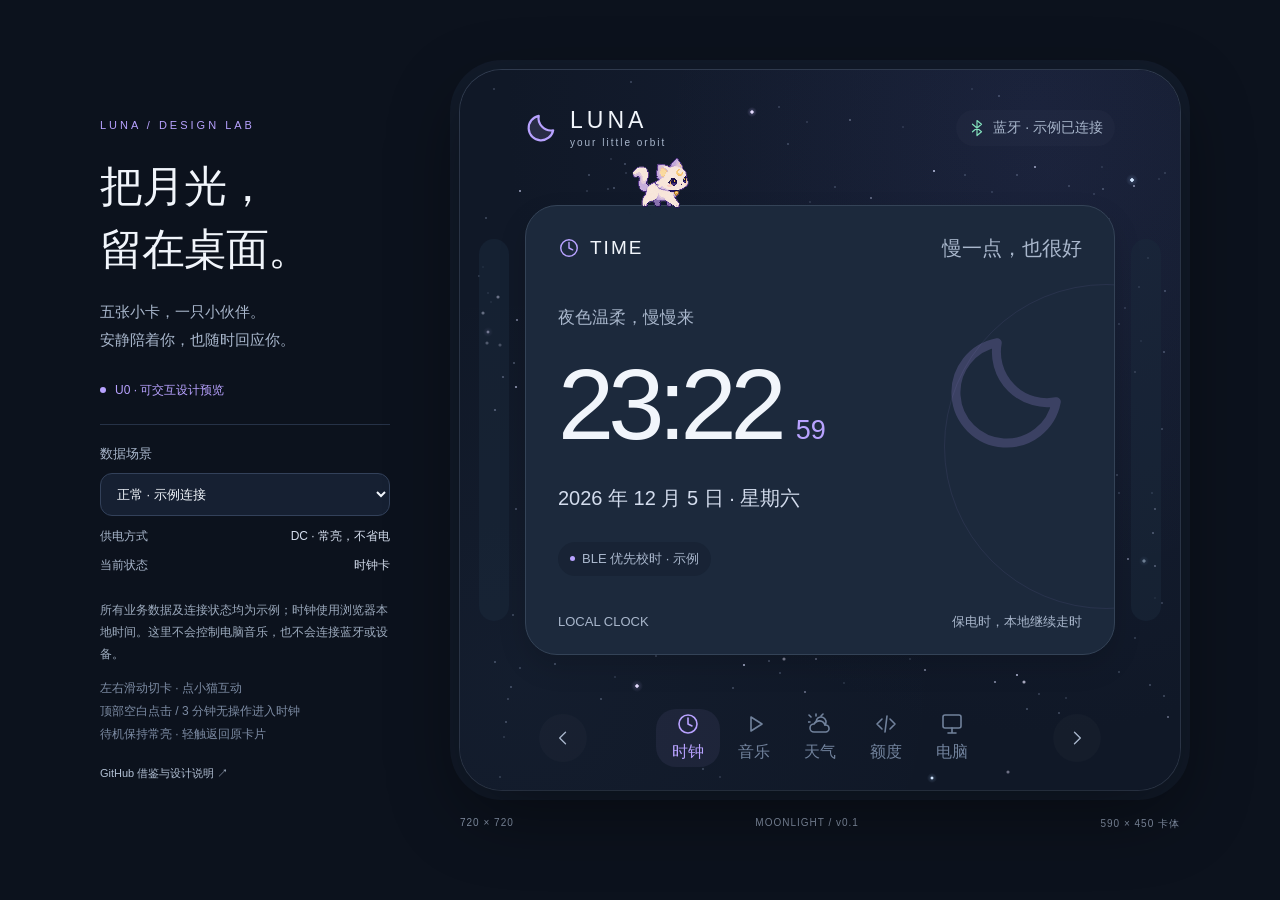
==== docs/design/preview/index.html @ 36e13543 "feat: deploy Luna BLE companion and five-card firmware Preserve the approved double-direct UI, devic" ====
<!doctype html>
<html lang="zh-CN">
<head>
  <meta charset="utf-8">
  <meta name="viewport" content="width=device-width, initial-scale=1">
  <meta http-equiv="Content-Security-Policy" content="default-src 'self'; img-src 'self' data:; style-src 'self' 'unsafe-inline'; script-src 'self'; connect-src 'none'; object-src 'none'; base-uri 'none'">
  <title>Luna · 月夜桌面伙伴 / U0 交互预览</title>
  <link rel="stylesheet" href="./styles.css">
  <script type="module" src="./app.mjs"></script>
</head>
<body>
  <svg class="symbols" xmlns="http://www.w3.org/2000/svg" aria-hidden="true"><defs>
    <symbol id="i-moon" viewBox="0 0 24 24"><path d="M20.5 14A9 9 0 0 1 10 3.5 9 9 0 1 0 20.5 14Z"/></symbol>
    <symbol id="i-play" viewBox="0 0 24 24"><path d="m9 5 11 7-11 7Z"/></symbol>
    <symbol id="i-pause" viewBox="0 0 24 24"><path d="M8 5v14M16 5v14"/></symbol>
    <symbol id="i-prev" viewBox="0 0 24 24"><path d="M6 5v14m12-14L8 12l10 7Z"/></symbol>
    <symbol id="i-next" viewBox="0 0 24 24"><path d="M18 5v14M6 5l10 7L6 19Z"/></symbol>
    <symbol id="i-volume" viewBox="0 0 24 24"><path d="m11 4-5 5H3v6h3l5 5Zm4 4a6 6 0 0 1 0 8m3-11a10 10 0 0 1 0 14"/></symbol>
    <symbol id="i-mute" viewBox="0 0 24 24"><path d="m11 4-5 5H3v6h3l5 5Zm5 5 6 6m0-6-6 6"/></symbol>
    <symbol id="i-code" viewBox="0 0 24 24"><path d="m8 7-5 5 5 5m8-10 5 5-5 5m-3-13-2 16"/></symbol>
    <symbol id="i-clock" viewBox="0 0 24 24"><circle cx="12" cy="12" r="9"/><path d="M12 6v6l4 2"/></symbol>
    <symbol id="i-weather" viewBox="0 0 24 24"><path d="M8 10a5 5 0 1 1 9 3m-9-9V2m-6 8H0m3-5L1 3m12 1 2-2"/><path d="M6 20a4 4 0 1 1 0-8 6 6 0 0 1 11 1 3.5 3.5 0 1 1 1 7Z"/></symbol>
    <symbol id="i-computer" viewBox="0 0 24 24"><rect x="3" y="3" width="18" height="13" rx="2"/><path d="M8 21h8m-4-5v5"/></symbol>
    <symbol id="i-chev" viewBox="0 0 24 24"><path d="m9 5 7 7-7 7"/></symbol>
    <symbol id="i-bt" viewBox="0 0 24 24"><path d="m6 7 12 10-6 5V2l6 5L6 17"/></symbol>
    <symbol id="i-wifi" viewBox="0 0 24 24"><path d="M3 8a14 14 0 0 1 18 0M6 12a9 9 0 0 1 12 0m-9 4a4 4 0 0 1 6 0m-3 4h.01"/></symbol>
  </defs></svg>
  <main class="preview-shell">
    <aside class="studio">
      <div class="eyebrow">LUNA / DESIGN LAB</div>
      <h1>把月光，<br>留在桌面。</h1>
      <p class="intro">五张小卡，一只小伙伴。<br>安静陪着你，也随时回应你。</p>
      <div class="preview-label"><span></span> U0 · 可交互设计预览</div>
      <section class="studio-controls" aria-label="预览设置">
        <label for="scenario">数据场景</label>
        <select id="scenario">
          <option value="normal">正常 · 示例连接</option><option value="offline">电脑 / Wi-Fi 离线</option>
          <option value="empty">无数据 · 等待连接 / 校时</option><option value="stale">数据过期</option>
          <option value="partial">部分额度 / 传感器不可用</option><option value="long">长中文标题 / 工程名</option>
          <option value="ble-off">仅断开蓝牙 · Wi-Fi 在线</option><option value="wifi-off">仅断开 Wi-Fi · 蓝牙在线</option>
        </select>
        <dl class="studio-meta"><div><dt>供电方式</dt><dd>DC · 常亮，不省电</dd></div><div><dt>当前状态</dt><dd id="mode-label">时钟卡</dd></div></dl>
      </section>
      <p class="demo-notice">所有业务数据及连接状态均为示例；时钟使用浏览器本地时间。这里不会控制电脑音乐，也不会连接蓝牙或设备。</p>
      <p class="instructions">左右滑动切卡 · 点小猫互动<br>顶部空白点击 / 3 分钟无操作进入时钟<br>待机保持常亮 · 轻触返回原卡片</p>
      <a class="reference-link" href="../ble-ui-references.md">GitHub 借鉴与设计说明 ↗</a>
    </aside>
    <section class="stage" aria-label="Luna 720乘720设备界面">
      <div class="screen-wrap"><div class="display" id="display" tabindex="0" aria-label="Luna 模拟屏幕，左右方向键切换卡片">
        <div class="stars" aria-hidden="true"></div>
        <header class="device-header"><div class="brand"><svg><use href="#i-moon"/></svg><span>LUNA<small>your little orbit</small></span></div><span class="connection" id="connection"><svg><use href="#i-bt"/></svg><span>蓝牙 · 示例已连接</span></span></header>
        <div class="card-deck" id="card-deck"><article class="luna-card" id="card" aria-live="off"></article></div>
        <button class="pet" id="pet" aria-label="与 Luna 月亮小猫互动"><span class="pet-sprite" id="pet-sprite"></span><span class="pet-bubble" id="pet-bubble" hidden>喵～</span></button>
        <footer class="device-footer" id="device-footer"><button class="arrow previous-card" id="previous-card" aria-label="上一张卡"><svg><use href="#i-chev"/></svg></button><nav class="card-nav" id="card-nav" aria-label="功能卡切换"></nav><button class="arrow" id="next-card" aria-label="下一张卡"><svg><use href="#i-chev"/></svg></button></footer>
        <div class="volume-popup" id="volume-popup" hidden><button class="volume-button popup-mute" data-action="mute" aria-label="静音"><svg><use href="#i-volume"/></svg></button><div class="volume-caption"><output id="volume-value">42%</output></div><input id="volume-slider" aria-label="系统音量" type="range" min="0" max="100" value="42"><span class="volume-detail">上下拖动调节 · 示例</span></div>
        <section id="idle-screen" class="idle-screen" hidden aria-label="待机圆盘时钟"><div class="idle-title">LUNA / MOON CLOCK</div><svg class="analog-clock" viewBox="0 0 440 440" aria-label="时分秒指针时钟"><circle cx="220" cy="220" r="219" class="clock-face"/><g id="clock-ticks"></g><g class="clock-numbers"><text x="220" y="82">12</text><text x="372" y="232">3</text><text x="220" y="384">6</text><text x="68" y="232">9</text></g><line id="hand-hour" x1="220" y1="238" x2="220" y2="110"/><line id="hand-minute" x1="220" y1="238" x2="220" y2="65"/><line id="hand-second" x1="220" y1="238" x2="220" y2="43"/><circle cx="220" cy="220" r="6" class="clock-center"/></svg><div id="idle-date"></div><div id="idle-message">慢慢来，你已经在向前了。</div><span class="sleep-zzz" aria-hidden="true"><span>z</span><span>z</span><span>Z</span></span><div id="sleeping-pet" aria-label="睡觉的 Luna 小猫"><span id="sleeping-sprite"></span></div></section>
      </div></div>
      <div class="stage-caption"><span>720 × 720</span><span>MOONLIGHT / v0.1</span><span>590 × 450 卡体</span></div>
    </section>
  </main>
</body>
</html>
---- docs/design/preview/styles.css ----
:root { color-scheme: dark; --night:#101827; --panel:#1c293c; --text:#f1f5fb; --sub:#a9b7cc; --line:#304159; --moon:#b8a2ff; --mint:#81debb; --peach:#ffbc82; --sky:#86ccfa; }
* { box-sizing:border-box; }
body { margin:0; background:#0c121d; color:var(--text); font-family:'Segoe UI','Microsoft YaHei',sans-serif; }
button,select,input { font:inherit; }
button { cursor:pointer; -webkit-tap-highlight-color:transparent; }
button:disabled { cursor:default; opacity:.4; }
button:focus-visible,select:focus-visible,a:focus-visible,input:focus-visible { outline:2px solid var(--moon); outline-offset:5px; }
[hidden] { display:none !important; }
.symbols { position:absolute; width:0; height:0; overflow:hidden; }
svg { width:24px; height:24px; fill:none; stroke:currentColor; stroke-width:1.6; stroke-linecap:round; stroke-linejoin:round; }
.preview-shell { min-height:100vh; max-width:1350px; margin:auto; padding:44px 48px; display:grid; grid-template-columns:290px minmax(300px,720px); gap:70px; align-items:center; justify-content:center; }
.eyebrow { font-size:11px; letter-spacing:3px; color:var(--moon); }
h1 { margin:24px 0 18px; font-size:43px; font-weight:500; line-height:1.45; letter-spacing:-1px; }
.intro { color:var(--sub); line-height:1.9; font-size:15px; }
.preview-label { margin:27px 0 25px; font-size:12px; color:var(--moon); display:flex; align-items:center; gap:9px; }
.preview-label span { width:6px; height:6px; background:var(--moon); border-radius:50%; }
.studio-controls { padding-top:20px; border-top:1px solid #263247; }
.studio-controls label { display:block; margin-bottom:10px; font-size:13px; color:var(--sub); }
select { width:100%; border:1px solid #33415a; border-radius:12px; padding:12px; background:#162032; color:var(--text); font-size:13px; }
.studio-button { width:100%; border:0; background:#b8a2ff1a; color:var(--moon); border-radius:12px; padding:12px; margin:12px 0 18px; display:flex; align-items:center; justify-content:center; gap:10px; font-size:13px; }
.studio-button svg { width:18px; height:18px; }
.studio-meta { font-size:12px; margin:0; color:var(--sub); }
.studio-meta div { display:flex; justify-content:space-between; margin:12px 0; }
.studio-meta dd { margin:0; color:#d4dded; }
.demo-notice { color:#9dabbe; font-size:12px; line-height:1.85; margin:25px 0 12px; }
.instructions { font-size:12px; line-height:1.9; color:#7d8ca4; }
.reference-link { display:inline-block; color:#b2c0d4; font-size:11px; margin-top:8px; text-decoration:none; }
.reference-link:hover { color:var(--moon); }
.stage { width:100%; min-width:0; }
.screen-wrap { position:relative; width:100%; aspect-ratio:1; border-radius:42px; overflow:hidden; background:var(--night); box-shadow:0 24px 70px #0006,0 0 0 1px #344055,0 0 0 10px #121b2a; }
.display { width:720px; height:720px; transform-origin:top left; position:absolute; overflow:hidden; background:radial-gradient(ellipse at 80% 5%,#25305555,transparent 65%),var(--night); touch-action:pan-y; user-select:none; }
.stars { position:absolute; inset:0; pointer-events:none; background: url('./assets/luna-starfield.svg?v=1') center / 720px 720px no-repeat, radial-gradient(ellipse at 82% 14%,#8472d00b,transparent 48%),radial-gradient(ellipse at 8% 85%,#6c98cf0a,transparent 46%); }
.stars::after { content:''; position:absolute; inset:0; pointer-events:none; background-image:radial-gradient(circle at 292px 42px,#e5dcff 1.3px,#c9baff30 2px,transparent 5px),radial-gradient(circle at 672px 110px,#d4e7ff 1.5px,#a5ccff28 2px,transparent 6px),radial-gradient(circle at 28px 262px,#e5dcff 1px,#c9baff25 1.8px,transparent 5px),radial-gradient(circle at 684px 491px,#d4e7ff 1.2px,#a5ccff28 2px,transparent 5px),radial-gradient(circle at 177px 616px,#e5dcff 1.4px,#c9baff25 2px,transparent 6px),radial-gradient(circle at 472px 708px,#d4e7ff 1px,#a5ccff28 1.8px,transparent 5px); animation:star-breathe 7s ease-in-out infinite; }
@keyframes star-breathe { 0%,100% { opacity:.45; } 50% { opacity:.9; } }
.device-header { position:absolute; top:34px; left:65px; right:65px; height:48px; display:flex; align-items:center; justify-content:space-between; }
.brand { display:flex; align-items:center; gap:12px; color:var(--moon); }
.brand svg { width:33px; height:33px; fill:#b8a2ff24; }
.brand span { font-size:23px; letter-spacing:4px; color:var(--text); }
.brand small { display:block; font-size:10px; letter-spacing:2px; margin-top:3px; color:var(--sub); }
.connection { display:flex; align-items:center; gap:7px; color:var(--sub); font-size:14px; border-radius:18px; padding:9px 12px; background:#ffffff05; }
.connection svg { width:18px; height:18px; color:var(--mint); }
.connection.offline svg { color:var(--sub); }
.card-deck { position:absolute; left:65px; top:135px; width:590px; height:450px; }
.card-deck::before,.card-deck::after { content:''; position:absolute; width:30px; height:382px; top:34px; border-radius:26px; background:#1b293b; opacity:.55; }
.card-deck::before { left:-46px; }.card-deck::after { right:-46px; }
.luna-card { width:590px; height:450px; border-radius:32px; padding:30px 32px; position:relative; overflow:hidden; background:var(--panel); border:1px solid #344357; box-shadow:0 12px 28px #0002; --accent:var(--moon); }
.luna-card[data-card=music] { --accent:var(--peach); }.luna-card[data-card=weather] { --accent:var(--sky); }.luna-card[data-card=computer] { --accent:var(--mint); }
.card-animate { animation:card-arrive .23s cubic-bezier(.22,.8,.32,1); }
@keyframes card-arrive { from { transform:translateX(var(--slide,20px)); } to { transform:none; } }
.card-header { display:flex; align-items:center; justify-content:space-between; height:25px; gap:12px; }
.card-heading { display:flex; align-items:center; gap:10px; font-size:19px; letter-spacing:2px; font-weight:500; color:var(--text); }
.card-heading svg { width:22px; height:22px; color:var(--accent); }
.card-kicker { color:var(--sub); font-size:13px; white-space:nowrap; }
.card-bottom { position:absolute; bottom:23px; left:32px; right:32px; color:var(--sub); font-size:13px; display:flex; align-items:center; justify-content:space-between; gap:12px; }
.card-bottom span { overflow:hidden; text-overflow:ellipsis; white-space:nowrap; }
.stale-note { color:var(--peach); }
.clock-content { padding-top:45px; position:relative; }
.clock-greeting { font-size:17px; color:var(--sub); margin-bottom:15px; }
.digital-time { display:flex; align-items:baseline; gap:15px; color:var(--text); font-size:101px; font-weight:400; letter-spacing:-6px; line-height:1.2; font-variant-numeric:tabular-nums; }
.digital-time small { font-size:27px; color:var(--moon); letter-spacing:0; }
.clock-date { font-size:20px; color:#d3dced; margin-top:20px; }
.clock-moon { position:absolute; width:135px; height:135px; color:var(--moon); opacity:.2; top:62px; right:6px; }
.clock-orbit { width:325px; height:325px; border:1px solid #b8a2ff15; border-radius:50%; position:absolute; top:78px; right:-155px; pointer-events:none; }
.clock-source { display:inline-flex; align-items:center; gap:7px; color:var(--sub); font-size:13px; padding:8px 12px; border-radius:20px; background:#10182755; margin-top:30px; }
.source-dot { width:5px; height:5px; border-radius:50%; background:var(--accent); }
.music-main { display:grid; grid-template-columns:172px minmax(0,1fr); align-items:center; gap:24px; padding-top:26px; }
.record { width:164px; height:164px; border-radius:50%; background:repeating-radial-gradient(circle at center,#101521 0,#101521 4px,#283241 5px,#141b27 6px); position:relative; box-shadow:0 8px 20px #0004; animation:record-spin 18s linear infinite; animation-play-state:paused; }
.record.playing { animation-play-state:running; }
.record::before { content:''; position:absolute; inset:49px; background:var(--peach); border-radius:50%; }
.record svg { width:30px; height:30px; color:#533c37; position:absolute; left:67px; top:67px; }
.record::after { content:''; width:6px; height:6px; background:#201d2b; border-radius:50%; position:absolute; top:79px; left:79px; }
@keyframes record-spin { to { transform:rotate(360deg); } }
.track-text { min-width:0; }
.track-caption { font-size:11px; color:var(--peach); letter-spacing:2px; margin-bottom:12px; }
.track-title { font-size:28px; line-height:1.5; font-weight:500; display:-webkit-box; -webkit-line-clamp:2; -webkit-box-orient:vertical; overflow:hidden; margin:0; max-height:84px; overflow-wrap:anywhere; }
.track-artist { color:var(--sub); font-size:16px; white-space:nowrap; overflow:hidden; text-overflow:ellipsis; margin-top:8px; }
.music-controls { display:flex; align-items:center; justify-content:center; gap:36px; padding-top:26px; }
.media-button { border:0; border-radius:50%; color:var(--text); width:48px; height:48px; display:grid; place-items:center; background:#ffffff08; transition:transform .15s,background .15s; }
.media-button:active:not(:disabled) { transform:scale(.91); }
.media-button svg { width:24px; height:24px; stroke-width:2; }
.media-button.play-button { width:72px; height:72px; background:var(--peach); color:#332632; }
.play-button svg { width:30px; height:30px; }
.play-button .filled-play { fill:currentColor; stroke:none; }
.volume-button { display:flex; align-items:center; gap:8px; color:var(--sub); background:none; border:0; padding:5px 8px; font-size:14px; height:36px; }
.volume-button svg { width:19px; height:19px; }
.music-bottom { bottom:23px; justify-content:flex-end; }
.music-bottom .volume-button { width:48px; height:48px; justify-content:center; background:#253145; border-radius:50%; }
.volume-popup { position:absolute; z-index:12; width:142px; height:310px; left:497px; top:257px; border:1px solid #4a576b; border-radius:22px; background:#29394f; box-shadow:0 12px 32px #0008; padding:10px 16px; }
.popup-mute { margin:0 auto 7px; width:42px; height:42px; border-radius:50%; background:#253145; justify-content:center; }
.volume-caption { display:flex; flex-direction:column; align-items:center; gap:10px; font-size:13px; }
.volume-caption output { color:var(--peach); font-variant-numeric:tabular-nums; }
.volume-caption output { font-size:28px; }
.volume-popup input { width:10px; height:148px; writing-mode:vertical-lr; direction:rtl; accent-color:var(--peach); display:block; margin:20px auto 20px; touch-action:none; cursor:pointer; }
.volume-detail { display:block; font-size:11px; color:var(--sub); text-align:center; }
.weather-main { display:flex; justify-content:space-between; align-items:center; margin:27px 8px 15px; }
.weather-visual { width:202px; height:160px; position:relative; }
[data-card=weather] .card-kicker { font-size:28px; line-height:1.2; }
.weather-unknown { display:block; text-align:center; padding-top:16px; font-size:90px; color:var(--sub); }
.sun { width:82px; height:82px; border-radius:50%; position:absolute; left:58px; top:5px; background:#ffe0aa; box-shadow:0 0 0 13px #ffe0aa08,0 0 0 28px #ffe0aa05; }
.cloud { position:absolute; width:160px; height:66px; border-radius:44px; top:75px; left:18px; background:#b6d5f5; box-shadow:0 10px 25px #0e162c22; animation:cloud-float 5s ease-in-out infinite; }
.cloud::before,.cloud::after { content:''; background:#b6d5f5; border-radius:50%; position:absolute; }.cloud::before { width:81px; height:81px; left:26px; top:-39px; }.cloud::after { width:57px; height:57px; right:21px; top:-23px; }
@keyframes cloud-float { 50% { transform:translateY(-5px); } }
.weather-reading { text-align:right; }
.temperature { font-size:86px; line-height:1.2; letter-spacing:-3px; font-variant-numeric:tabular-nums; }
.temperature sup { font-size:32px; letter-spacing:0; }
.condition { font-size:18px; color:var(--sub); margin-top:8px; }
.weather-details { display:grid; grid-template-columns:repeat(3,1fr); gap:12px; margin-top:25px; }
.weather-detail { border-radius:18px; padding:15px 16px; background:#10182745; }
.weather-detail span { color:var(--sub); font-size:13px; }.weather-detail strong { display:block; font-size:23px; margin-top:6px; font-weight:400; }
.weather-detail { text-align:center; padding:10px 8px; height:89px; }
.weather-detail span { font-size:20px; line-height:24px; }.weather-detail strong { font-size:28px; line-height:34px; margin-top:7px; }
[data-card=clock] .card-kicker { font-size:20px; }
.quota-section { margin-top:28px; }
.quota-label { display:flex; align-items:baseline; justify-content:space-between; font-size:20px; letter-spacing:2px; margin-bottom:12px; }
.quota-label strong { font-size:28px; font-weight:400; font-variant-numeric:tabular-nums; }
.progress { height:14px; background:#111c2c; border-radius:9px; overflow:hidden; border:0; }
.quota-section .progress { height:22px; margin-left:-8px; margin-right:-8px; border-radius:11px; }
.progress-fill { height:100%; border-radius:9px; background:var(--accent); transition:width .35s ease; }
.weekly .progress-fill { opacity:.72; }
.project { background:#10182755; border-radius:18px; padding:14px 17px; margin-top:24px; display:flex; align-items:center; gap:14px; min-width:0; }
.project>svg { width:27px; height:27px; flex-shrink:0; color:var(--moon); }.project>div { min-width:0; }
.project-label { color:var(--sub); font-size:12px; margin-bottom:6px; }.project-name { font-size:17px; white-space:nowrap; overflow:hidden; text-overflow:ellipsis; }
.computer-name { font-size:12px; color:var(--sub); white-space:nowrap; overflow:hidden; text-overflow:ellipsis; margin:12px 0 0; }
.gauges { display:flex; justify-content:center; gap:55px; margin-top:13px; }
.gauge { width:150px; text-align:center; position:relative; }
.gauge svg { width:144px; height:144px; stroke-width:9; transform:rotate(-90deg); }
.gauge-track { stroke:#111c2c; }.gauge-value { stroke:var(--mint); stroke-linecap:round; stroke-dasharray:389.56; stroke-dashoffset:calc(389.56 * (1 - var(--value,0) / 100)); transition:stroke-dashoffset .3s; }.gpu .gauge-value { opacity:.72; }
.gauge-number { position:absolute; top:33px; left:0; right:0; font-size:38px; font-variant-numeric:tabular-nums; }.gauge-number small { font-size:17px; color:var(--sub); margin-left:2px; }.gauge-label { display:block; font-size:13px; letter-spacing:1px; margin-top:2px; color:var(--sub); }
.gauge-temp { color:var(--sub); font-size:13px; margin-top:-9px; }
.memory-section { margin-top:23px; }.memory-row { margin:13px 0 0; }.memory-label { display:flex; justify-content:space-between; font-size:14px; margin-bottom:7px; gap:10px; }.memory-label span:last-child { color:var(--sub); font-variant-numeric:tabular-nums; }.memory-row .progress { height:9px; }
.device-footer { position:absolute; left:85px; right:85px; bottom:28px; height:45px; display:flex; align-items:center; justify-content:space-between; }
.arrow { width:42px; height:42px; border:0; background:#ffffff05; color:var(--sub); border-radius:50%; display:grid; place-items:center; }.arrow svg { width:17px; height:17px; }.previous-card svg { transform:rotate(180deg); }
.card-nav { display:flex; align-items:center; gap:6px; }
.nav-item { border:0; background:none; color:#71829c; height:48px; min-width:56px; border-radius:18px; display:flex; flex-direction:column; align-items:center; justify-content:center; gap:5px; font-size:10px; }
.nav-item svg { width:19px; height:19px; }.nav-item[aria-current=true] { color:var(--moon); background:#b8a2ff12; }
.device-footer { left:79px; right:79px; top:639px; bottom:auto; height:58px; }
.arrow { width:48px; height:48px; }.arrow svg { width:20px; height:20px; }
.card-nav { gap:2px; }.nav-item { width:64px; min-width:64px; height:58px; font-size:16px; border-radius:20px; gap:4px; }
.nav-item span { line-height:24px; }
.nav-item svg { width:24px; height:24px; }
.pet { position:absolute; z-index:8; width:48px; height:48px; padding:0; border:0; background:transparent; color:var(--text); touch-action:none; }
.pet-sprite { width:72px; height:72px; position:absolute; left:-12px; top:-12px; background-image:url('./assets/luna-mooncat-atlas.png'); background-size:288px 144px; background-repeat:no-repeat; image-rendering:pixelated; pointer-events:none; }
.pet-bubble { position:absolute; bottom:54px; left:6px; background:#d7caee; color:#312744; padding:5px 10px; border-radius:12px 12px 12px 2px; white-space:nowrap; font-size:13px; pointer-events:none; }
.stage-caption { margin-top:27px; display:flex; justify-content:space-between; color:#8491a6; font-size:10px; letter-spacing:1px; }
.unavailable { color:var(--sub); }.data-stale .progress-fill,.data-stale .gauge-value { opacity:.38; }
.empty-message { font-size:16px; color:var(--sub); }
.idle-screen { position:absolute; inset:0; z-index:20; }
.display.idle .device-header,.display.idle .card-deck,.display.idle .device-footer,.display.idle .pet,.display.idle .volume-popup { visibility:hidden; }
.idle-title { position:absolute; top:44px; width:100%; text-align:center; font-size:20px; color:var(--moon); }
.analog-clock { position:absolute; top:105px; left:140px; width:440px; height:440px; }
.clock-face { fill:var(--panel); stroke:#344357; stroke-width:1; }
.clock-numbers { fill:var(--text); font-size:28px; text-anchor:middle; }
.analog-clock line { stroke-linecap:round; }
#hand-hour { stroke:var(--moon); stroke-width:9; }#hand-minute { stroke:var(--text); stroke-width:6; }#hand-second { stroke:var(--peach); stroke-width:2; }
.clock-center { fill:var(--moon); }
#idle-date { position:absolute; top:575px; width:100%; text-align:center; font-size:28px; }
#idle-message { position:absolute; top:640px; left:100px; width:520px; line-height:24px; text-align:center; font-size:16px; color:var(--sub); }
#sleeping-pet { position:absolute; left:624px; top:621px; width:72px; height:72px; }
#sleeping-sprite { display:block; width:72px; height:72px; background:url('./assets/luna-mooncat-atlas.png') -144px -72px / 288px 144px no-repeat; image-rendering:pixelated; }
.sleep-zzz { position:absolute; top:610px; left:642px; color:var(--moon); font-size:16px; line-height:24px; }
.sleep-zzz span { position:absolute; opacity:0; }.sleep-zzz span:nth-child(1) { left:0; top:0; }.sleep-zzz span:nth-child(2) { left:16px; top:-6px; }.sleep-zzz span:nth-child(3) { left:32px; top:-12px; }
@media(max-width:950px) { .preview-shell { grid-template-columns:230px minmax(300px,640px); gap:35px; padding:35px 28px; }h1 { font-size:34px; } }
@media(max-width:720px) { .preview-shell { display:flex; flex-direction:column; gap:28px; padding:25px 24px; }.studio { width:100%; max-width:600px; }.studio h1 { font-size:30px; margin:12px 0; }.studio h1 br { display:none; }.intro { display:none; }.preview-label { margin:12px 0; }.studio-controls { display:grid; grid-template-columns:1fr 1fr; gap:10px; padding-top:12px; }.studio-controls label { grid-column:1/-1; margin:0; }.studio-button { margin:0; }.studio-meta { grid-column:1/-1; display:flex; flex-wrap:wrap; gap:10px 20px; }.studio-meta div { gap:10px; margin:4px 0; }.demo-notice { margin:12px 0 5px; }.instructions { margin:6px 0; }.reference-link { margin:3px 0; }.screen-wrap { border-radius:27px; }.stage-caption { margin-top:20px; font-size:9px; }.stage { max-width:600px; order:-1; } }
@media(prefers-reduced-motion:reduce) { .record,.cloud,.pet-sprite,.card-animate,.stars::after { animation:none!important; }.progress-fill,.gauge-value { transition:none; } }
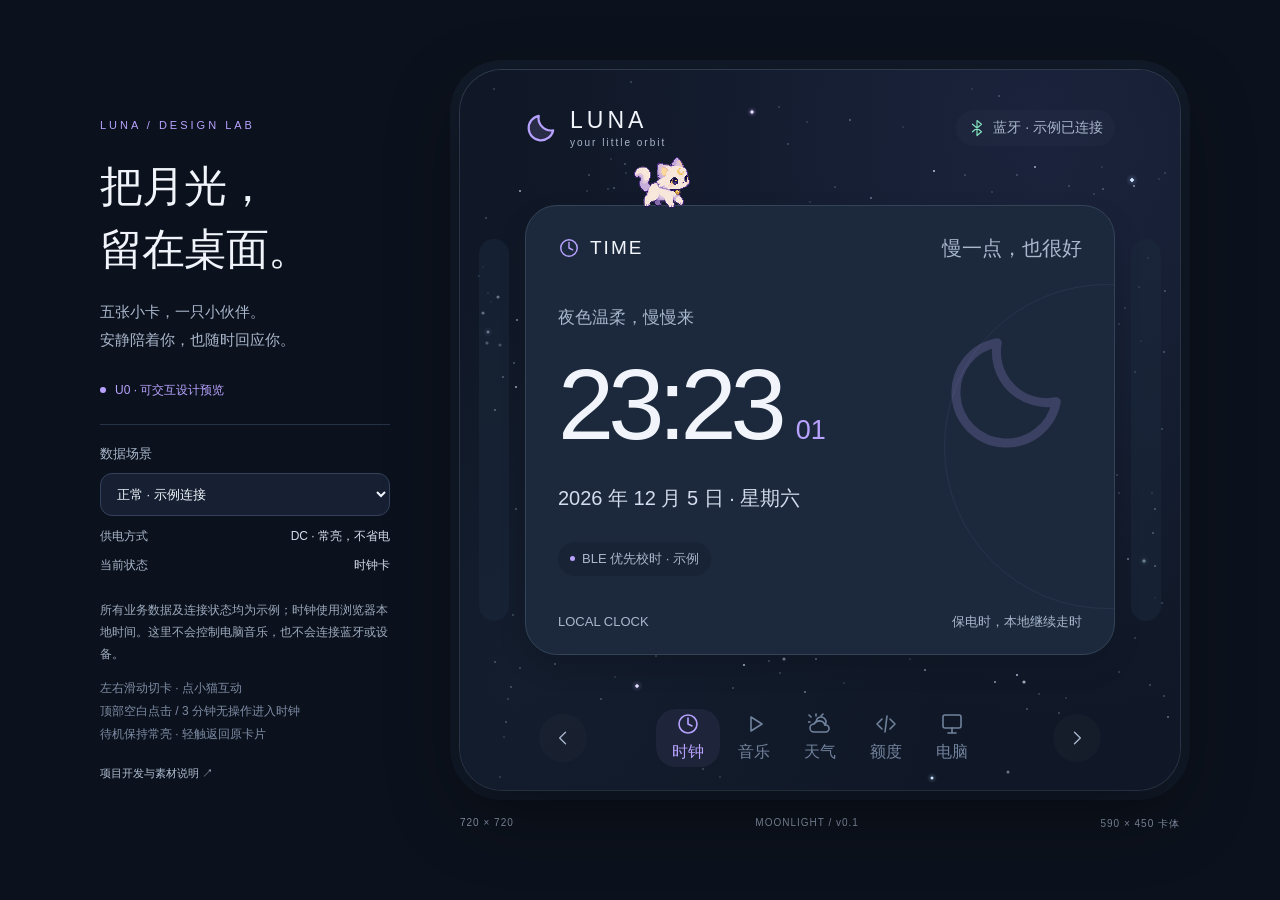
==== commit d5843898: "docs: prepare GitHub project guide and audit release gaps" ====
--- a/docs/design/preview/index.html
+++ b/docs/design/preview/index.html
@@ -43,7 +43,7 @@
       </section>
       <p class="demo-notice">所有业务数据及连接状态均为示例；时钟使用浏览器本地时间。这里不会控制电脑音乐，也不会连接蓝牙或设备。</p>
       <p class="instructions">左右滑动切卡 · 点小猫互动<br>顶部空白点击 / 3 分钟无操作进入时钟<br>待机保持常亮 · 轻触返回原卡片</p>
-      <a class="reference-link" href="../ble-ui-references.md">GitHub 借鉴与设计说明 ↗</a>
+      <a class="reference-link" href="../../DEVELOPMENT.md">项目开发与素材说明 ↗</a>
     </aside>
     <section class="stage" aria-label="Luna 720乘720设备界面">
       <div class="screen-wrap"><div class="display" id="display" tabindex="0" aria-label="Luna 模拟屏幕，左右方向键切换卡片">
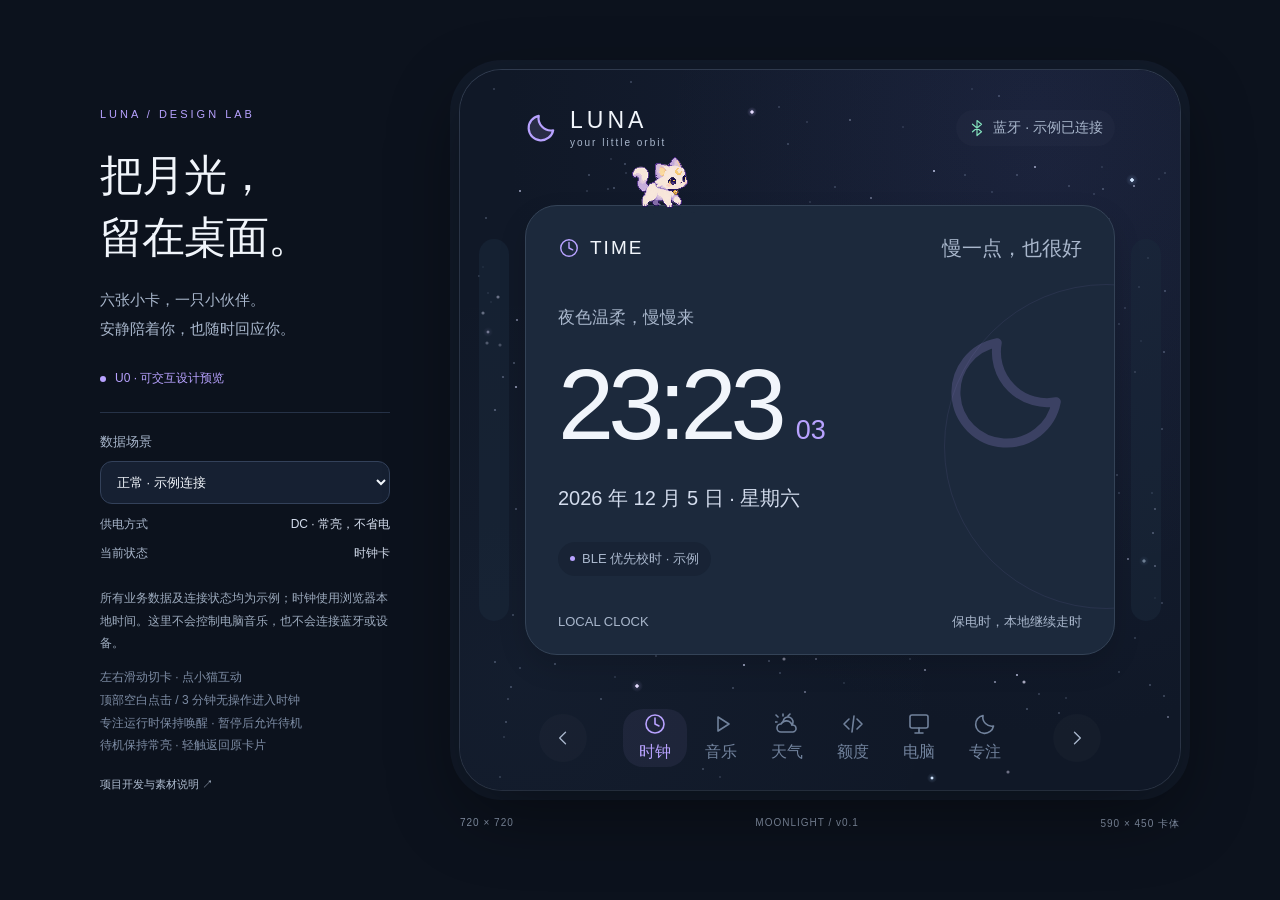
==== commit a86ff09c: "Release Luna 2026.11.27 with Focus, phone setup feedback and music refinements" ====
--- a/docs/design/preview/index.html
+++ b/docs/design/preview/index.html
@@ -29,7 +29,7 @@
     <aside class="studio">
       <div class="eyebrow">LUNA / DESIGN LAB</div>
       <h1>把月光，<br>留在桌面。</h1>
-      <p class="intro">五张小卡，一只小伙伴。<br>安静陪着你，也随时回应你。</p>
+      <p class="intro">六张小卡，一只小伙伴。<br>安静陪着你，也随时回应你。</p>
       <div class="preview-label"><span></span> U0 · 可交互设计预览</div>
       <section class="studio-controls" aria-label="预览设置">
         <label for="scenario">数据场景</label>
@@ -42,7 +42,7 @@
         <dl class="studio-meta"><div><dt>供电方式</dt><dd>DC · 常亮，不省电</dd></div><div><dt>当前状态</dt><dd id="mode-label">时钟卡</dd></div></dl>
       </section>
       <p class="demo-notice">所有业务数据及连接状态均为示例；时钟使用浏览器本地时间。这里不会控制电脑音乐，也不会连接蓝牙或设备。</p>
-      <p class="instructions">左右滑动切卡 · 点小猫互动<br>顶部空白点击 / 3 分钟无操作进入时钟<br>待机保持常亮 · 轻触返回原卡片</p>
+      <p class="instructions">左右滑动切卡 · 点小猫互动<br>顶部空白点击 / 3 分钟无操作进入时钟<br>专注运行时保持唤醒 · 暂停后允许待机<br>待机保持常亮 · 轻触返回原卡片</p>
       <a class="reference-link" href="../../DEVELOPMENT.md">项目开发与素材说明 ↗</a>
     </aside>
     <section class="stage" aria-label="Luna 720乘720设备界面">
@@ -52,8 +52,10 @@
         <div class="card-deck" id="card-deck"><article class="luna-card" id="card" aria-live="off"></article></div>
         <button class="pet" id="pet" aria-label="与 Luna 月亮小猫互动"><span class="pet-sprite" id="pet-sprite"></span><span class="pet-bubble" id="pet-bubble" hidden>喵～</span></button>
         <footer class="device-footer" id="device-footer"><button class="arrow previous-card" id="previous-card" aria-label="上一张卡"><svg><use href="#i-chev"/></svg></button><nav class="card-nav" id="card-nav" aria-label="功能卡切换"></nav><button class="arrow" id="next-card" aria-label="下一张卡"><svg><use href="#i-chev"/></svg></button></footer>
-        <div class="volume-popup" id="volume-popup" hidden><button class="volume-button popup-mute" data-action="mute" aria-label="静音"><svg><use href="#i-volume"/></svg></button><div class="volume-caption"><output id="volume-value">42%</output></div><input id="volume-slider" aria-label="系统音量" type="range" min="0" max="100" value="42"><span class="volume-detail">上下拖动调节 · 示例</span></div>
+        <div class="volume-popup" id="volume-popup" hidden><button class="volume-button popup-mute" data-action="mute" aria-label="静音"><svg><use href="#i-volume"/></svg></button><div class="volume-caption"><output id="volume-value">42%</output></div><input id="volume-slider" aria-label="系统音量" type="range" min="0" max="100" value="42"></div>
         <section id="idle-screen" class="idle-screen" hidden aria-label="待机圆盘时钟"><div class="idle-title">LUNA / MOON CLOCK</div><svg class="analog-clock" viewBox="0 0 440 440" aria-label="时分秒指针时钟"><circle cx="220" cy="220" r="219" class="clock-face"/><g id="clock-ticks"></g><g class="clock-numbers"><text x="220" y="82">12</text><text x="372" y="232">3</text><text x="220" y="384">6</text><text x="68" y="232">9</text></g><line id="hand-hour" x1="220" y1="238" x2="220" y2="110"/><line id="hand-minute" x1="220" y1="238" x2="220" y2="65"/><line id="hand-second" x1="220" y1="238" x2="220" y2="43"/><circle cx="220" cy="220" r="6" class="clock-center"/></svg><div id="idle-date"></div><div id="idle-message">慢慢来，你已经在向前了。</div><span class="sleep-zzz" aria-hidden="true"><span>z</span><span>z</span><span>Z</span></span><div id="sleeping-pet" aria-label="睡觉的 Luna 小猫"><span id="sleeping-sprite"></span></div></section>
+        <div id="focus-notice" role="status" hidden>休息一下</div>
+        <div id="focus-editor" hidden><section class="focus-keyboard-panel" role="dialog" aria-modal="true" aria-label="自定义专注时长"><div class="focus-keyboard-eyebrow">FOCUS TIMER</div><h2>自定义时长</h2><button data-focus-cancel class="focus-editor-close" aria-label="关闭">×</button><div class="focus-editor-entry"><input id="focus-minutes" readonly inputmode="numeric" aria-label="自定义分钟" value="25"><span>分钟</span></div><div id="focus-editor-error" role="status"></div><div class="focus-key-grid"></div><div class="focus-editor-actions"><button data-focus-cancel>取消</button><button data-focus-confirm>确认时长</button></div></section></div>
       </div></div>
       <div class="stage-caption"><span>720 × 720</span><span>MOONLIGHT / v0.1</span><span>590 × 450 卡体</span></div>
     </section>
--- a/docs/design/preview/styles.css
+++ b/docs/design/preview/styles.css
@@ -64,6 +64,10 @@
 .clock-source { display:inline-flex; align-items:center; gap:7px; color:var(--sub); font-size:13px; padding:8px 12px; border-radius:20px; background:#10182755; margin-top:30px; }
 .source-dot { width:5px; height:5px; border-radius:50%; background:var(--accent); }
 .music-main { display:grid; grid-template-columns:172px minmax(0,1fr); align-items:center; gap:24px; padding-top:26px; }
+.record-deck { width:172px; height:164px; position:relative; }
+.tonearm { position:absolute; left:-32px; top:-82px; width:220px; height:250px; overflow:visible; pointer-events:none; }
+.tonearm .arm { transform-origin:183px 76px; transform:rotate(-42deg); transition:transform .3s ease-in-out; }
+.record-deck[data-playing="true"] .arm { transform:rotate(0deg); }
 .record { width:164px; height:164px; border-radius:50%; background:repeating-radial-gradient(circle at center,#101521 0,#101521 4px,#283241 5px,#141b27 6px); position:relative; box-shadow:0 8px 20px #0004; animation:record-spin 18s linear infinite; animation-play-state:paused; }
 .record.playing { animation-play-state:running; }
 .record::before { content:''; position:absolute; inset:49px; background:var(--peach); border-radius:50%; }
@@ -74,24 +78,59 @@
 .track-caption { font-size:11px; color:var(--peach); letter-spacing:2px; margin-bottom:12px; }
 .track-title { font-size:28px; line-height:1.5; font-weight:500; display:-webkit-box; -webkit-line-clamp:2; -webkit-box-orient:vertical; overflow:hidden; margin:0; max-height:84px; overflow-wrap:anywhere; }
 .track-artist { color:var(--sub); font-size:16px; white-space:nowrap; overflow:hidden; text-overflow:ellipsis; margin-top:8px; }
-.music-controls { display:flex; align-items:center; justify-content:center; gap:36px; padding-top:26px; }
-.media-button { border:0; border-radius:50%; color:var(--text); width:48px; height:48px; display:grid; place-items:center; background:#ffffff08; transition:transform .15s,background .15s; }
+.music-controls { position:absolute; left:0; right:0; top:284px; height:84px; display:flex; align-items:center; justify-content:center; gap:26px; }
+.media-button { border:0; border-radius:50%; color:var(--text); width:56px; height:56px; display:grid; place-items:center; background:#253145; transition:transform .15s,background .15s; }
 .media-button:active:not(:disabled) { transform:scale(.91); }
 .media-button svg { width:24px; height:24px; stroke-width:2; }
-.media-button.play-button { width:72px; height:72px; background:var(--peach); color:#332632; }
+.media-button.play-button { width:84px; height:84px; background:var(--peach); color:#332632; }
 .play-button svg { width:30px; height:30px; }
 .play-button .filled-play { fill:currentColor; stroke:none; }
 .volume-button { display:flex; align-items:center; gap:8px; color:var(--sub); background:none; border:0; padding:5px 8px; font-size:14px; height:36px; }
 .volume-button svg { width:19px; height:19px; }
 .music-bottom { bottom:23px; justify-content:flex-end; }
 .music-bottom .volume-button { width:48px; height:48px; justify-content:center; background:#253145; border-radius:50%; }
-.volume-popup { position:absolute; z-index:12; width:142px; height:310px; left:497px; top:257px; border:1px solid #4a576b; border-radius:22px; background:#29394f; box-shadow:0 12px 32px #0008; padding:10px 16px; }
-.popup-mute { margin:0 auto 7px; width:42px; height:42px; border-radius:50%; background:#253145; justify-content:center; }
-.volume-caption { display:flex; flex-direction:column; align-items:center; gap:10px; font-size:13px; }
+.volume-popup { position:absolute; z-index:12; width:128px; height:320px; left:504px; top:247px; border:1px solid #4a576b; border-radius:22px; background:#29394f; box-shadow:0 12px 32px #0008; padding:0; }
+.popup-mute { position:absolute; left:43px; top:10px; margin:0; width:42px; height:42px; border-radius:50%; background:#253145; justify-content:center; }
+.volume-caption { position:absolute; left:9px; top:59px; width:110px; line-height:34px; display:flex; flex-direction:column; align-items:center; font-size:13px; }
 .volume-caption output { color:var(--peach); font-variant-numeric:tabular-nums; }
 .volume-caption output { font-size:28px; }
-.volume-popup input { width:10px; height:148px; writing-mode:vertical-lr; direction:rtl; accent-color:var(--peach); display:block; margin:20px auto 20px; touch-action:none; cursor:pointer; }
-.volume-detail { display:block; font-size:11px; color:var(--sub); text-align:center; }
+.volume-popup input { position:absolute; left:60px; top:103px; width:8px; height:192px; writing-mode:vertical-lr; direction:rtl; accent-color:var(--peach); display:block; margin:0; touch-action:none; cursor:pointer; }
+.display.idle .record { animation-play-state:paused!important; }
+/* B layout: one roaming cat, large digits, local numeric keyboard. */
+.luna-card[data-card="focus"] .card-kicker{font-size:16px}
+#focus-status{position:absolute;right:32px;top:33px;color:var(--mint);font-size:16px}
+.focus-digital{position:absolute;left:50px;right:50px;top:110px;text-align:center}
+#focus-hint{font-size:16px;color:var(--sub)}
+#focus-time{font-size:101px;line-height:1.25;letter-spacing:-4px;margin-top:22px;font-variant-numeric:tabular-nums}
+.focus-track{height:5px;position:absolute;top:183px;left:20px;right:20px;background:#29394f;border-radius:3px;overflow:hidden}
+#focus-progress{height:100%;background:var(--mint)}
+.focus-presets{position:absolute;top:317px;left:92px;display:flex;gap:9px}
+.focus-presets button{width:75px;height:34px;border:0;border-radius:18px;background:#29394f;color:var(--text);font-size:13px}
+.focus-presets #focus-custom{width:154px;display:flex;align-items:center;justify-content:center;padding:0;line-height:1;text-align:center}
+.focus-presets button[aria-pressed="true"]{background:#29443f;color:var(--mint)}
+.focus-controls{position:absolute;left:141px;top:376px;display:flex;gap:16px}
+.focus-controls button{height:48px;width:104px;border:0;border-radius:25px;background:#29394f;color:var(--text);font-size:16px;display:flex;align-items:center;justify-content:center;padding:0;line-height:1;text-align:center}
+.focus-controls #focus-toggle{width:188px;background:var(--mint);color:#142e28}
+#focus-editor{position:absolute;inset:0;z-index:40;background:#101827ba;touch-action:none}
+.focus-keyboard-panel{position:absolute;left:112px;top:80px;width:496px;height:560px;background:#222d43;border-radius:32px;border:1px solid #454d68}
+.focus-keyboard-eyebrow{position:absolute;left:32px;top:25px;color:var(--mint);font-size:13px;letter-spacing:1px}
+.focus-keyboard-panel h2{position:absolute;left:32px;top:52px;margin:0;font-size:28px;font-weight:400}
+.focus-editor-close{position:absolute;left:428px;top:24px;width:44px;height:44px;border:0;border-radius:50%;background:#303b52;color:var(--sub);font-size:26px}
+.focus-editor-entry{position:absolute;left:54px;right:54px;top:99px;height:55px;border-bottom:2px solid var(--mint);display:flex;align-items:center;justify-content:center;gap:16px}
+#focus-minutes{width:142px;text-align:right;background:none;border:0;color:var(--text);font-size:40px;padding:0}
+.focus-editor-entry span{font-size:16px;color:var(--sub)}
+#focus-editor-error{position:absolute;left:54px;top:155px;color:var(--peach);font-size:13px}
+.focus-key-grid{position:absolute;left:32px;right:32px;top:178px;display:grid;grid-template-columns:repeat(3,1fr);gap:11px}
+.focus-key-grid button{height:57px;border:0;border-radius:29px;background:#344059;color:var(--text);font-size:28px}
+.focus-key-grid button[data-focus-key="清空"]{font-size:16px}
+.focus-key-grid button:active{background:#42695f}
+.focus-editor-actions{position:absolute;left:32px;right:32px;top:473px;display:flex;gap:12px}
+.focus-editor-actions button{height:55px;width:132px;border:0;border-radius:28px;background:#303b52;color:var(--sub);font-size:16px}
+.focus-editor-actions [data-focus-confirm]{width:288px;background:var(--mint);color:#142e28}
+.nav-item[data-card="focus"]{position:relative}
+.nav-item[data-timer="running"]::after,.nav-item[data-timer="paused"]::after,.nav-item[data-timer="done"]::after{content:'';position:absolute;right:8px;top:4px;width:6px;height:6px;border-radius:50%;background:var(--mint)}
+.nav-item[data-timer="done"]::after{background:var(--peach)}
+#focus-notice{position:absolute;left:508px;top:620px;width:104px;height:32px;border-radius:12px;background:#d7caee;color:#312744;font-size:16px;line-height:32px;text-align:center;pointer-events:none}
 .weather-main { display:flex; justify-content:space-between; align-items:center; margin:27px 8px 15px; }
 .weather-visual { width:202px; height:160px; position:relative; }
 [data-card=weather] .card-kicker { font-size:28px; line-height:1.2; }
@@ -140,7 +179,7 @@
 .nav-item svg { width:24px; height:24px; }
 .pet { position:absolute; z-index:8; width:48px; height:48px; padding:0; border:0; background:transparent; color:var(--text); touch-action:none; }
 .pet-sprite { width:72px; height:72px; position:absolute; left:-12px; top:-12px; background-image:url('./assets/luna-mooncat-atlas.png'); background-size:288px 144px; background-repeat:no-repeat; image-rendering:pixelated; pointer-events:none; }
-.pet-bubble { position:absolute; bottom:54px; left:6px; background:#d7caee; color:#312744; padding:5px 10px; border-radius:12px 12px 12px 2px; white-space:nowrap; font-size:13px; pointer-events:none; }
+.pet-bubble { position:absolute; bottom:54px; left:6px; background:#d7caee; color:#312744; width:64px;height:32px;padding:0;display:flex;align-items:center;justify-content:center;line-height:1;text-align:center; border-radius:12px 12px 12px 2px; white-space:nowrap; font-size:13px; pointer-events:none; }
 .stage-caption { margin-top:27px; display:flex; justify-content:space-between; color:#8491a6; font-size:10px; letter-spacing:1px; }
 .unavailable { color:var(--sub); }.data-stale .progress-fill,.data-stale .gauge-value { opacity:.38; }
 .empty-message { font-size:16px; color:var(--sub); }
@@ -161,4 +200,4 @@
 .sleep-zzz span { position:absolute; opacity:0; }.sleep-zzz span:nth-child(1) { left:0; top:0; }.sleep-zzz span:nth-child(2) { left:16px; top:-6px; }.sleep-zzz span:nth-child(3) { left:32px; top:-12px; }
 @media(max-width:950px) { .preview-shell { grid-template-columns:230px minmax(300px,640px); gap:35px; padding:35px 28px; }h1 { font-size:34px; } }
 @media(max-width:720px) { .preview-shell { display:flex; flex-direction:column; gap:28px; padding:25px 24px; }.studio { width:100%; max-width:600px; }.studio h1 { font-size:30px; margin:12px 0; }.studio h1 br { display:none; }.intro { display:none; }.preview-label { margin:12px 0; }.studio-controls { display:grid; grid-template-columns:1fr 1fr; gap:10px; padding-top:12px; }.studio-controls label { grid-column:1/-1; margin:0; }.studio-button { margin:0; }.studio-meta { grid-column:1/-1; display:flex; flex-wrap:wrap; gap:10px 20px; }.studio-meta div { gap:10px; margin:4px 0; }.demo-notice { margin:12px 0 5px; }.instructions { margin:6px 0; }.reference-link { margin:3px 0; }.screen-wrap { border-radius:27px; }.stage-caption { margin-top:20px; font-size:9px; }.stage { max-width:600px; order:-1; } }
-@media(prefers-reduced-motion:reduce) { .record,.cloud,.pet-sprite,.card-animate,.stars::after { animation:none!important; }.progress-fill,.gauge-value { transition:none; } }
+@media(prefers-reduced-motion:reduce) { .record,.cloud,.pet-sprite,.card-animate,.stars::after { animation:none!important; }.progress-fill,.gauge-value,.tonearm .arm { transition:none; } }
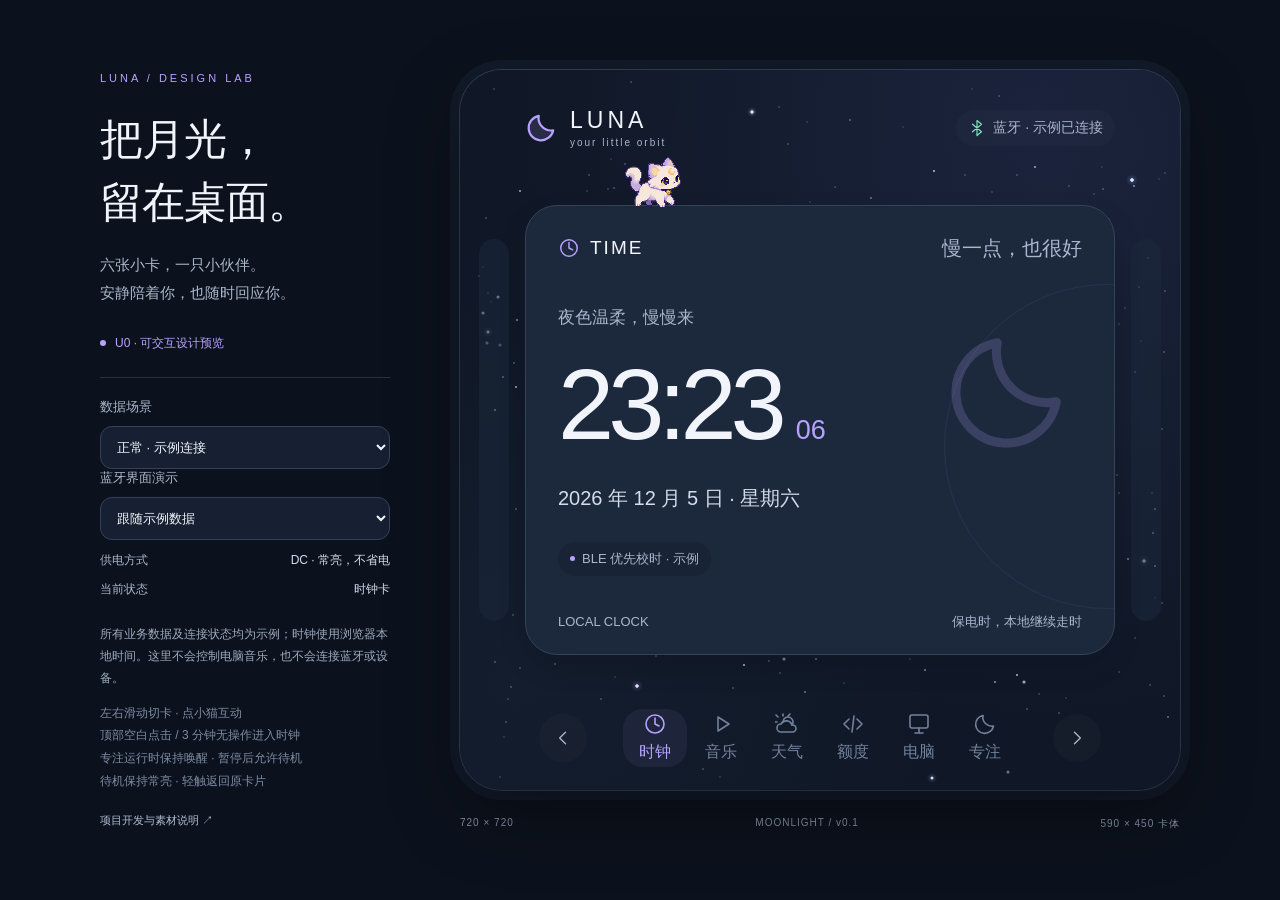
==== commit 0388901b: "Release 2026.11.28: Computer B UI, CPU metrics and connection recovery" ====
--- a/docs/design/preview/index.html
+++ b/docs/design/preview/index.html
@@ -39,6 +39,8 @@
           <option value="partial">部分额度 / 传感器不可用</option><option value="long">长中文标题 / 工程名</option>
           <option value="ble-off">仅断开蓝牙 · Wi-Fi 在线</option><option value="wifi-off">仅断开 Wi-Fi · 蓝牙在线</option>
         </select>
+        <label for="connection-demo">蓝牙界面演示</label>
+        <select id="connection-demo"><option value="auto">跟随示例数据</option><option value="pairing">中文数字配对</option><option value="recovery">旧配对恢复</option><option value="securing">连接中</option><option value="ready">已配对 · 等待同步</option><option value="waiting">等待连接</option><option value="error">连接异常</option></select>
         <dl class="studio-meta"><div><dt>供电方式</dt><dd>DC · 常亮，不省电</dd></div><div><dt>当前状态</dt><dd id="mode-label">时钟卡</dd></div></dl>
       </section>
       <p class="demo-notice">所有业务数据及连接状态均为示例；时钟使用浏览器本地时间。这里不会控制电脑音乐，也不会连接蓝牙或设备。</p>
@@ -55,6 +57,8 @@
         <div class="volume-popup" id="volume-popup" hidden><button class="volume-button popup-mute" data-action="mute" aria-label="静音"><svg><use href="#i-volume"/></svg></button><div class="volume-caption"><output id="volume-value">42%</output></div><input id="volume-slider" aria-label="系统音量" type="range" min="0" max="100" value="42"></div>
         <section id="idle-screen" class="idle-screen" hidden aria-label="待机圆盘时钟"><div class="idle-title">LUNA / MOON CLOCK</div><svg class="analog-clock" viewBox="0 0 440 440" aria-label="时分秒指针时钟"><circle cx="220" cy="220" r="219" class="clock-face"/><g id="clock-ticks"></g><g class="clock-numbers"><text x="220" y="82">12</text><text x="372" y="232">3</text><text x="220" y="384">6</text><text x="68" y="232">9</text></g><line id="hand-hour" x1="220" y1="238" x2="220" y2="110"/><line id="hand-minute" x1="220" y1="238" x2="220" y2="65"/><line id="hand-second" x1="220" y1="238" x2="220" y2="43"/><circle cx="220" cy="220" r="6" class="clock-center"/></svg><div id="idle-date"></div><div id="idle-message">慢慢来，你已经在向前了。</div><span class="sleep-zzz" aria-hidden="true"><span>z</span><span>z</span><span>Z</span></span><div id="sleeping-pet" aria-label="睡觉的 Luna 小猫"><span id="sleeping-sprite"></span></div></section>
         <div id="focus-notice" role="status" hidden>休息一下</div>
+        <div id="ble-feedback" role="status" hidden></div>
+        <div id="ble-editor" hidden><section class="ble-panel" role="dialog" aria-modal="true" aria-labelledby="ble-heading"><h2 id="ble-heading"><svg><use href="#i-bt"/></svg><span>蓝牙配对</span></h2><p id="ble-detail">请核对电脑与 Luna 上的六位数字<br>一致后，在两端分别确认</p><div id="ble-number">123456</div><p id="ble-note">请在 28 秒内确认<br>数字不一致，请拒绝本次配对</p><div class="ble-actions"><button data-ble-action="reject">不一致</button><button data-ble-action="accept">数字一致</button><button data-ble-action="defer">暂不处理</button><button data-ble-action="recover">移除此电脑的旧配对</button></div></section></div>
         <div id="focus-editor" hidden><section class="focus-keyboard-panel" role="dialog" aria-modal="true" aria-label="自定义专注时长"><div class="focus-keyboard-eyebrow">FOCUS TIMER</div><h2>自定义时长</h2><button data-focus-cancel class="focus-editor-close" aria-label="关闭">×</button><div class="focus-editor-entry"><input id="focus-minutes" readonly inputmode="numeric" aria-label="自定义分钟" value="25"><span>分钟</span></div><div id="focus-editor-error" role="status"></div><div class="focus-key-grid"></div><div class="focus-editor-actions"><button data-focus-cancel>取消</button><button data-focus-confirm>确认时长</button></div></section></div>
       </div></div>
       <div class="stage-caption"><span>720 × 720</span><span>MOONLIGHT / v0.1</span><span>590 × 450 卡体</span></div>
--- a/docs/design/preview/styles.css
+++ b/docs/design/preview/styles.css
@@ -159,14 +159,14 @@
 .project { background:#10182755; border-radius:18px; padding:14px 17px; margin-top:24px; display:flex; align-items:center; gap:14px; min-width:0; }
 .project>svg { width:27px; height:27px; flex-shrink:0; color:var(--moon); }.project>div { min-width:0; }
 .project-label { color:var(--sub); font-size:12px; margin-bottom:6px; }.project-name { font-size:17px; white-space:nowrap; overflow:hidden; text-overflow:ellipsis; }
-.computer-name { font-size:12px; color:var(--sub); white-space:nowrap; overflow:hidden; text-overflow:ellipsis; margin:12px 0 0; }
-.gauges { display:flex; justify-content:center; gap:55px; margin-top:13px; }
-.gauge { width:150px; text-align:center; position:relative; }
-.gauge svg { width:144px; height:144px; stroke-width:9; transform:rotate(-90deg); }
-.gauge-track { stroke:#111c2c; }.gauge-value { stroke:var(--mint); stroke-linecap:round; stroke-dasharray:389.56; stroke-dashoffset:calc(389.56 * (1 - var(--value,0) / 100)); transition:stroke-dashoffset .3s; }.gpu .gauge-value { opacity:.72; }
-.gauge-number { position:absolute; top:33px; left:0; right:0; font-size:38px; font-variant-numeric:tabular-nums; }.gauge-number small { font-size:17px; color:var(--sub); margin-left:2px; }.gauge-label { display:block; font-size:13px; letter-spacing:1px; margin-top:2px; color:var(--sub); }
-.gauge-temp { color:var(--sub); font-size:13px; margin-top:-9px; }
-.memory-section { margin-top:23px; }.memory-row { margin:13px 0 0; }.memory-label { display:flex; justify-content:space-between; font-size:14px; margin-bottom:7px; gap:10px; }.memory-label span:last-child { color:var(--sub); font-variant-numeric:tabular-nums; }.memory-row .progress { height:9px; }
+.computer-name { position:absolute; top:68px; left:32px; right:32px; font-size:14px; line-height:20px; color:var(--sub); white-space:nowrap; overflow:hidden; text-overflow:ellipsis; }
+.gauges { position:absolute; top:94px; left:0; right:0; display:flex; justify-content:center; gap:56px; }
+.gauge { width:160px; height:160px; text-align:center; position:relative; }
+.gauge svg { width:160px; height:160px; stroke-width:9; transform:rotate(135deg); }
+.gauge-track { stroke:#111c2c; }.gauge-value { stroke:var(--mint); stroke-linecap:round; }.gpu .gauge-value { stroke:var(--sky); }
+.gauge-number { position:absolute; top:49px; left:0; right:0; font-size:40px; font-weight:500; line-height:48px; font-variant-numeric:tabular-nums; }.gauge-number small { font-size:18px; font-weight:400; color:var(--sub); margin-left:3px; }.gauge-label { display:block; font-size:14px; line-height:22px; letter-spacing:1px; color:var(--sub); }
+.memory-section { position:absolute; top:257px; left:32px; right:32px; display:grid; gap:13px; }.memory-row { height:65px; border:1px solid #34435788; border-radius:13px; padding:9px 14px 10px; background:#182437; }.memory-label { height:26px; line-height:26px; display:flex; align-items:center; gap:12px; font-size:20px; }.memory-capacity { margin-left:auto; color:var(--sub); font-size:18px; font-variant-numeric:tabular-nums; }.memory-label strong { min-width:65px; text-align:right; font-size:23px; font-weight:500; color:var(--mint); font-variant-numeric:tabular-nums; }.memory-row.gpu .memory-label strong { color:var(--sky); }.memory-row .progress { height:12px; margin-top:7px; }.memory-row.gpu .progress-fill { background:var(--sky); }
+.luna-card[data-card=computer] .card-bottom { bottom:18px; font-size:12px; }
 .device-footer { position:absolute; left:85px; right:85px; bottom:28px; height:45px; display:flex; align-items:center; justify-content:space-between; }
 .arrow { width:42px; height:42px; border:0; background:#ffffff05; color:var(--sub); border-radius:50%; display:grid; place-items:center; }.arrow svg { width:17px; height:17px; }.previous-card svg { transform:rotate(180deg); }
 .card-nav { display:flex; align-items:center; gap:6px; }
@@ -200,4 +200,24 @@
 .sleep-zzz span { position:absolute; opacity:0; }.sleep-zzz span:nth-child(1) { left:0; top:0; }.sleep-zzz span:nth-child(2) { left:16px; top:-6px; }.sleep-zzz span:nth-child(3) { left:32px; top:-12px; }
 @media(max-width:950px) { .preview-shell { grid-template-columns:230px minmax(300px,640px); gap:35px; padding:35px 28px; }h1 { font-size:34px; } }
 @media(max-width:720px) { .preview-shell { display:flex; flex-direction:column; gap:28px; padding:25px 24px; }.studio { width:100%; max-width:600px; }.studio h1 { font-size:30px; margin:12px 0; }.studio h1 br { display:none; }.intro { display:none; }.preview-label { margin:12px 0; }.studio-controls { display:grid; grid-template-columns:1fr 1fr; gap:10px; padding-top:12px; }.studio-controls label { grid-column:1/-1; margin:0; }.studio-button { margin:0; }.studio-meta { grid-column:1/-1; display:flex; flex-wrap:wrap; gap:10px 20px; }.studio-meta div { gap:10px; margin:4px 0; }.demo-notice { margin:12px 0 5px; }.instructions { margin:6px 0; }.reference-link { margin:3px 0; }.screen-wrap { border-radius:27px; }.stage-caption { margin-top:20px; font-size:9px; }.stage { max-width:600px; order:-1; } }
+#ble-feedback { position:absolute; left:130px; top:89px; width:460px; height:34px; border-radius:14px; display:flex; align-items:center; justify-content:center; background:#233047; color:var(--mint); font-size:16px; z-index:70; }
+#ble-feedback[hidden] { display:none; }
+#ble-editor { position:absolute; inset:0; z-index:80; background:#080f1cc8; }
+#ble-editor[hidden] { display:none; }
+.ble-panel { position:absolute; left:92px; top:112px; width:536px; height:496px; border:1px solid #42516a; border-radius:28px; background:#233047; box-sizing:border-box; }
+.ble-panel h2 { position:absolute; left:32px; top:27px; margin:0; display:flex; gap:18px; align-items:center; font-size:28px; font-weight:400; }
+.ble-panel h2 svg { width:26px; height:26px; color:var(--mint); }
+#ble-detail { position:absolute; left:32px; top:96px; width:472px; margin:0; font-size:20px; line-height:1.5; color:var(--sub); }
+#ble-number { position:absolute; left:32px; top:149px; width:472px; font-size:86px; line-height:1.5; letter-spacing:5px; text-align:center; font-variant-numeric:tabular-nums; }
+#ble-note { position:absolute; left:32px; top:306px; width:472px; margin:0; text-align:center; font-size:16px; line-height:1.5; color:var(--sub); }
+.ble-actions { position:absolute; left:32px; top:402px; width:472px; display:flex; gap:20px; }
+.ble-actions button { height:62px; flex:1; border:0; border-radius:32px; display:flex; align-items:center; justify-content:center; background:#34435a; color:var(--sub); font:inherit; font-size:20px; }
+.ble-actions [data-ble-action="accept"] { background:var(--mint); color:#101827; }
+.ble-actions [data-ble-action="recover"],.ble-actions [data-ble-action="defer"] { display:none; }
+.ble-actions [data-ble-action="recover"] { color:var(--peach); flex:292; }
+.ble-actions [data-ble-action="defer"] { flex:160; }
+.recovery #ble-number,.recovery [data-ble-action="accept"],.recovery [data-ble-action="reject"] { display:none; }
+.recovery [data-ble-action="recover"],.recovery [data-ble-action="defer"] { display:flex; }
+.recovery #ble-note { top:270px; }
+.ble-actions button:focus-visible { outline:2px solid var(--mint); outline-offset:4px; }
 @media(prefers-reduced-motion:reduce) { .record,.cloud,.pet-sprite,.card-animate,.stars::after { animation:none!important; }.progress-fill,.gauge-value,.tonearm .arm { transition:none; } }
